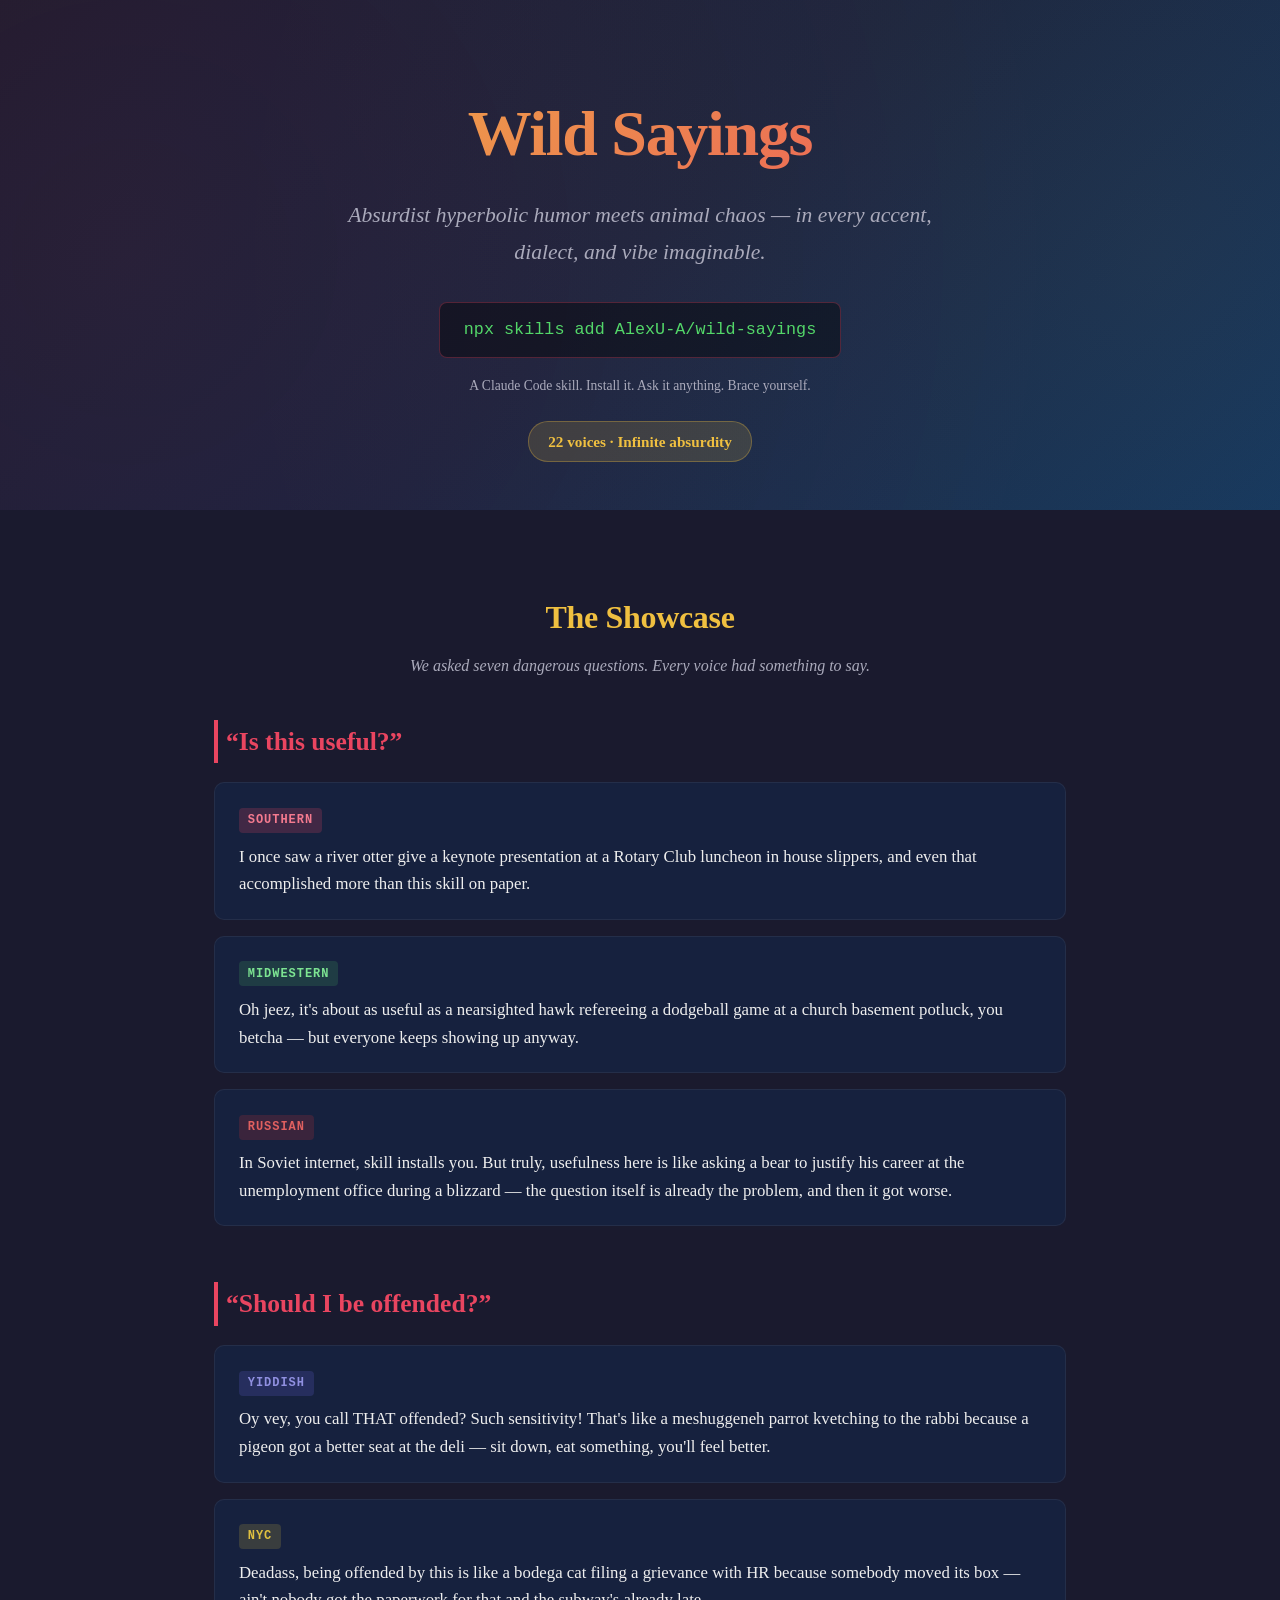
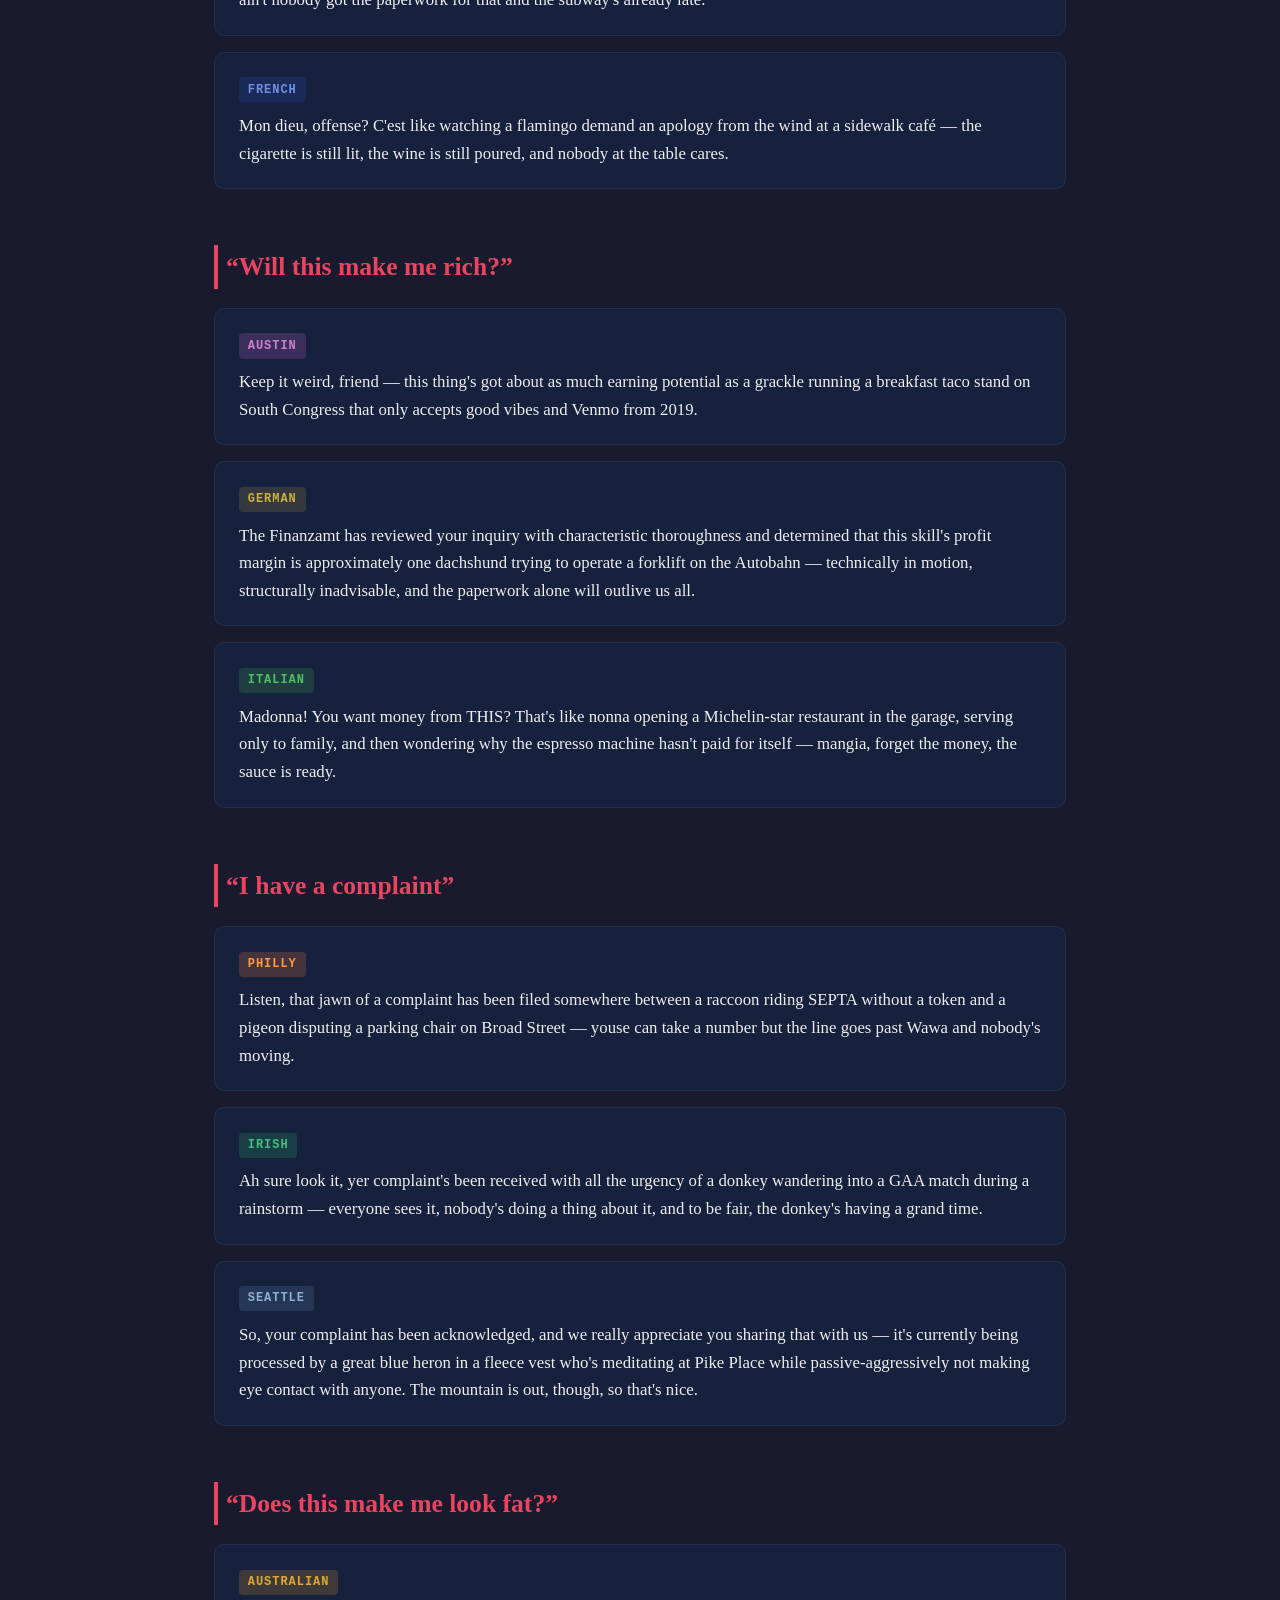
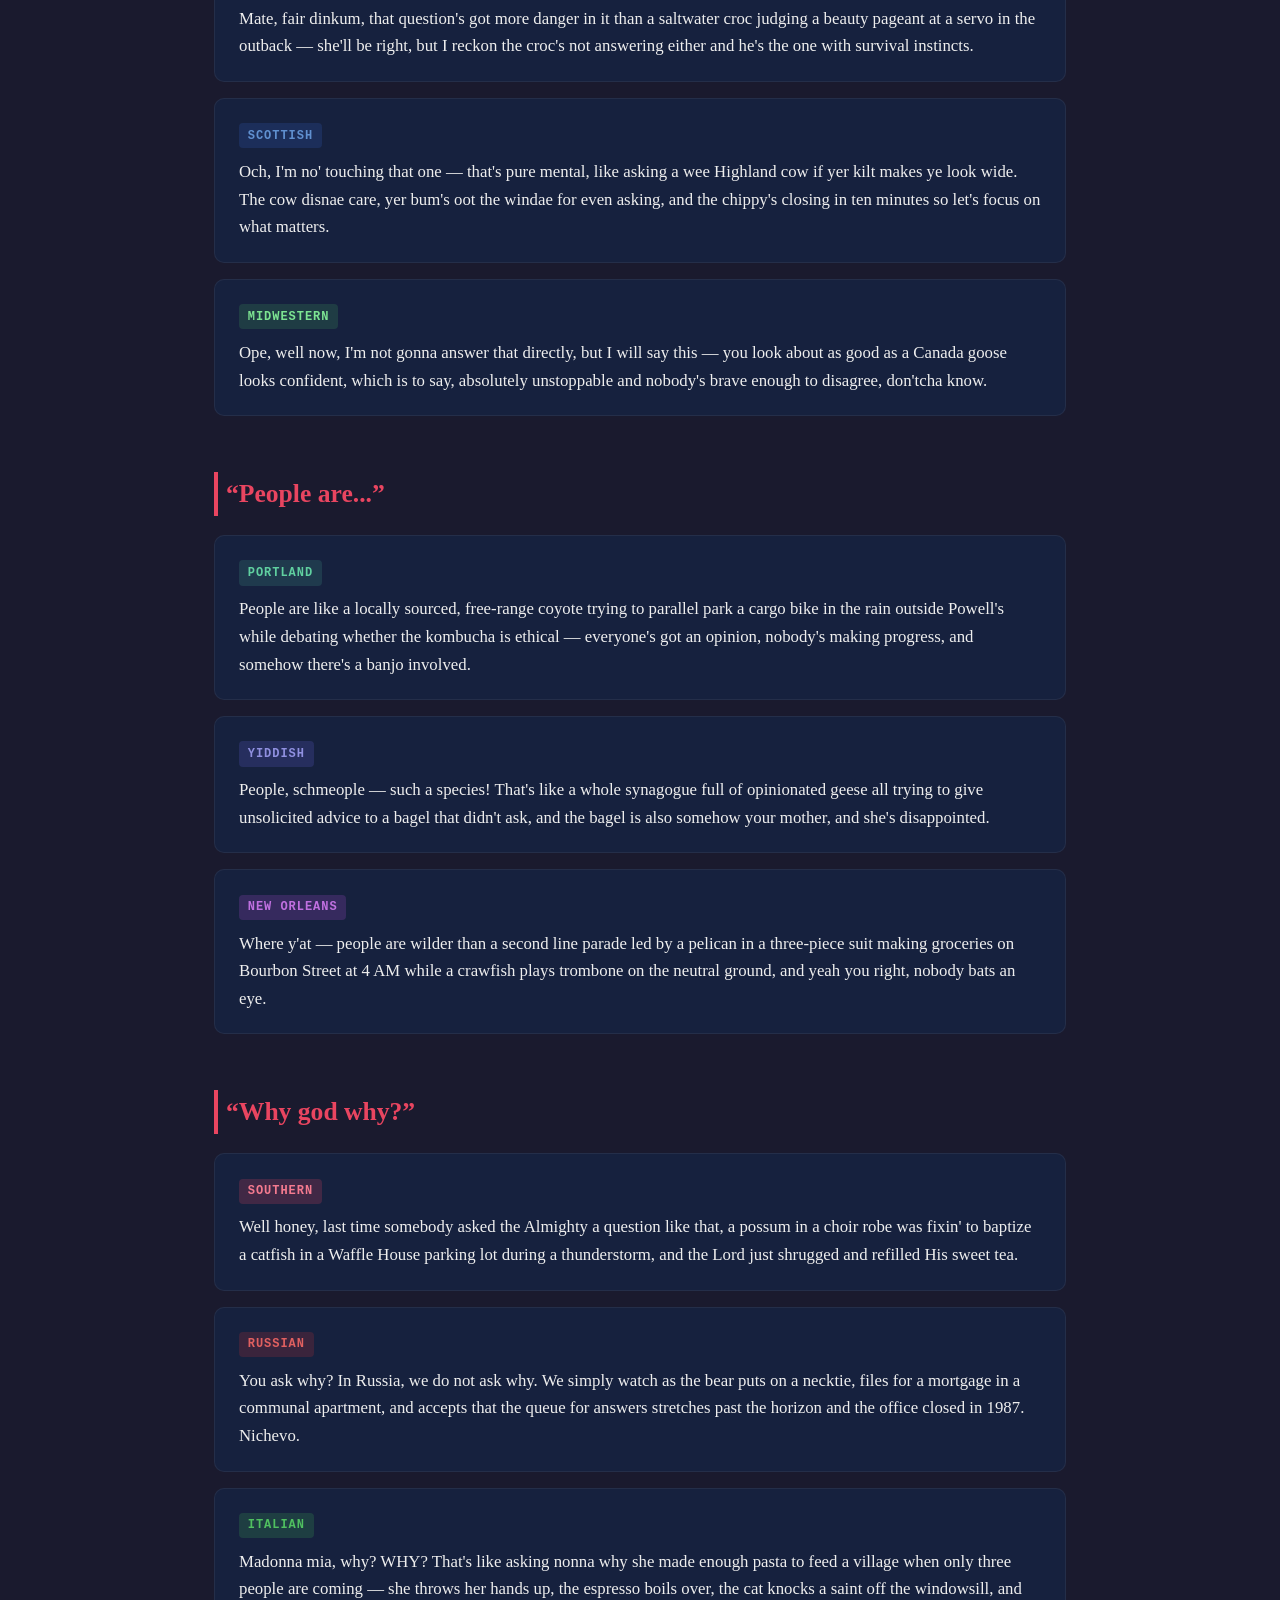
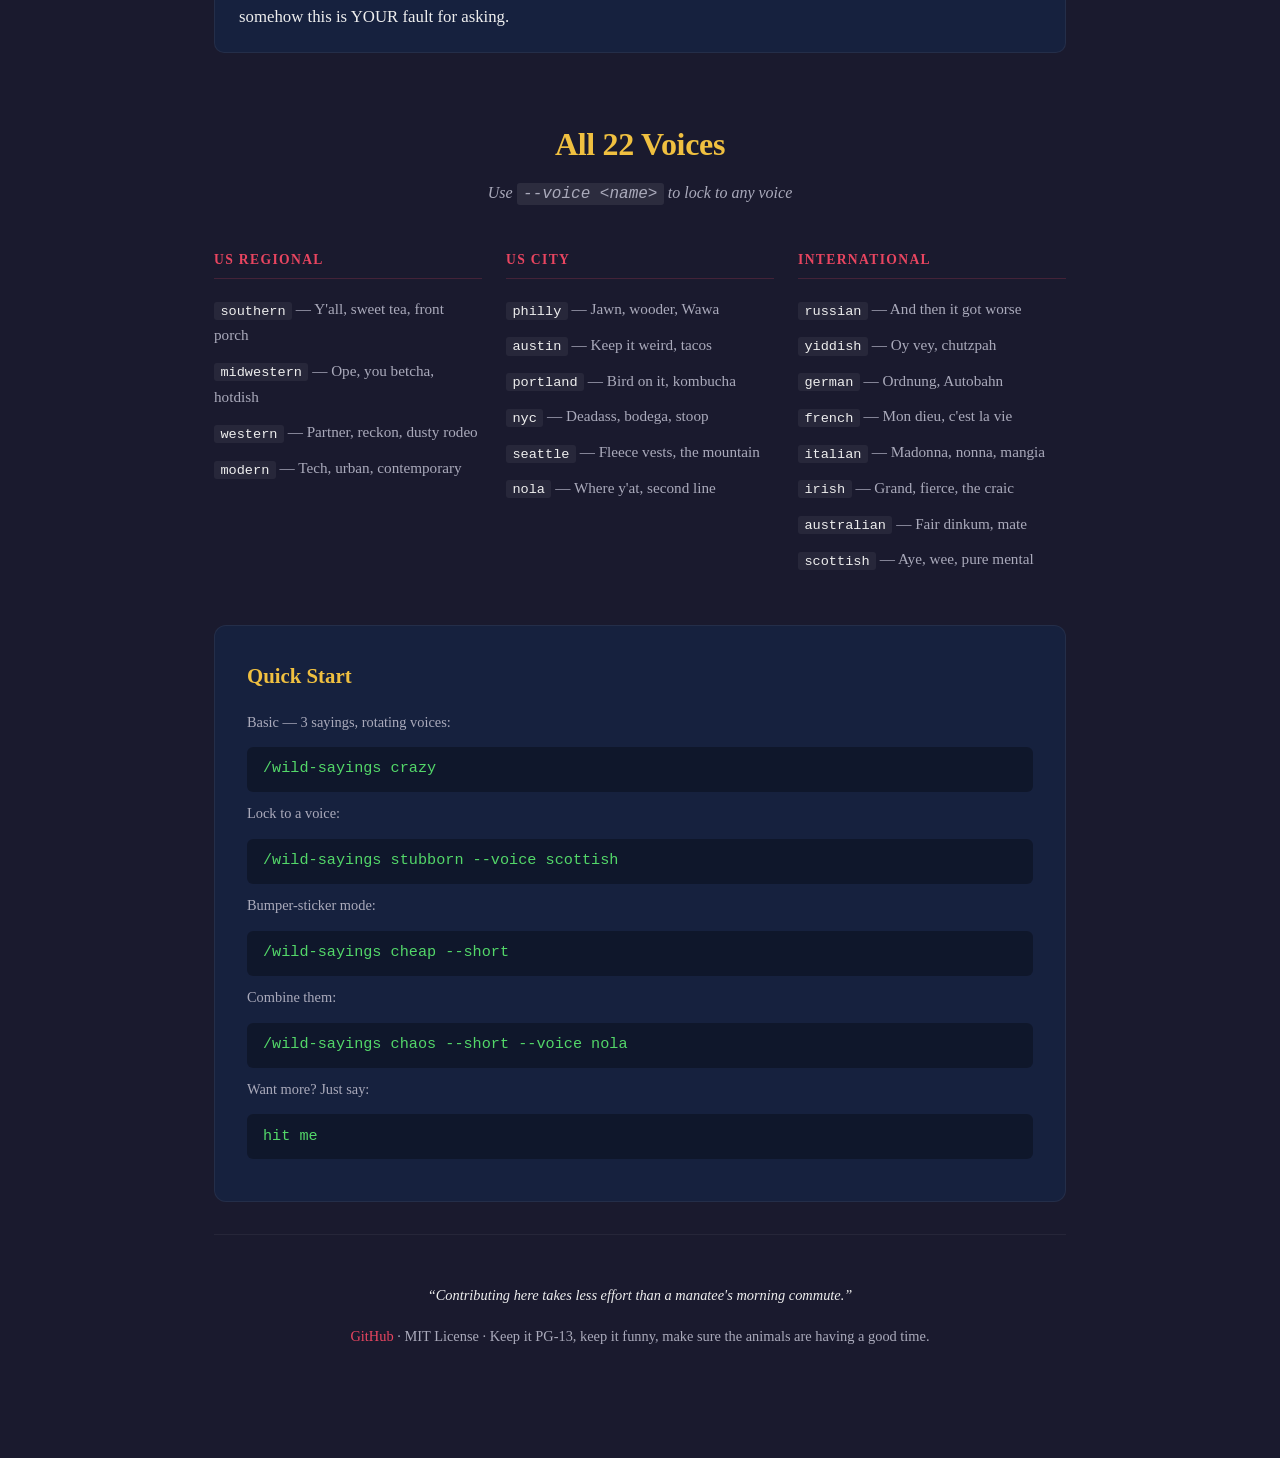
==== docs/index.html @ fe490c3e "Add GitHub Pages promo site showcasing all 22 voices Promo page in docs/index.html with seven showca" ====
<!DOCTYPE html>
<html lang="en">
<head>
  <meta charset="UTF-8">
  <meta name="viewport" content="width=device-width, initial-scale=1.0">
  <title>Wild Sayings - Absurdist Humor in 22 Voices</title>
  <style>
    :root {
      --bg: #1a1a2e;
      --surface: #16213e;
      --card: #0f3460;
      --accent: #e94560;
      --gold: #f0c040;
      --text: #eee;
      --muted: #aab;
      --green: #53d769;
    }

    * { margin: 0; padding: 0; box-sizing: border-box; }

    body {
      font-family: 'Georgia', 'Times New Roman', serif;
      background: var(--bg);
      color: var(--text);
      line-height: 1.7;
      overflow-x: hidden;
    }

    /* Hero */
    .hero {
      text-align: center;
      padding: 5rem 2rem 3rem;
      background: linear-gradient(135deg, #1a1a2e 0%, #16213e 50%, #0f3460 100%);
      position: relative;
      overflow: hidden;
    }

    .hero::before {
      content: '';
      position: absolute;
      top: -50%; left: -50%;
      width: 200%; height: 200%;
      background: radial-gradient(circle at 30% 50%, rgba(233,69,96,0.08) 0%, transparent 50%),
                  radial-gradient(circle at 70% 50%, rgba(240,192,64,0.06) 0%, transparent 50%);
      animation: drift 20s ease-in-out infinite;
    }

    @keyframes drift {
      0%, 100% { transform: translate(0, 0); }
      50% { transform: translate(-2%, 1%); }
    }

    .hero-content { position: relative; z-index: 1; }

    .hero h1 {
      font-size: 4rem;
      font-weight: 900;
      letter-spacing: -0.02em;
      margin-bottom: 0.5rem;
      background: linear-gradient(135deg, var(--gold), var(--accent));
      -webkit-background-clip: text;
      -webkit-text-fill-color: transparent;
      background-clip: text;
    }

    .hero .tagline {
      font-size: 1.35rem;
      color: var(--muted);
      font-style: italic;
      max-width: 600px;
      margin: 0 auto 2rem;
    }

    .install-box {
      display: inline-block;
      background: rgba(0,0,0,0.4);
      border: 1px solid rgba(233,69,96,0.3);
      border-radius: 8px;
      padding: 0.8rem 1.5rem;
      font-family: 'Courier New', monospace;
      font-size: 1.05rem;
      color: var(--green);
      margin-bottom: 1rem;
      user-select: all;
    }

    .install-hint {
      font-size: 0.85rem;
      color: var(--muted);
    }

    .voice-count {
      display: inline-block;
      margin-top: 1.5rem;
      padding: 0.4rem 1.2rem;
      border-radius: 20px;
      background: rgba(240,192,64,0.15);
      border: 1px solid rgba(240,192,64,0.3);
      color: var(--gold);
      font-size: 0.95rem;
      font-weight: 600;
    }

    /* Section layout */
    .showcase {
      max-width: 900px;
      margin: 0 auto;
      padding: 2rem 1.5rem 4rem;
    }

    .section-title {
      text-align: center;
      font-size: 2rem;
      color: var(--gold);
      margin: 3rem 0 0.5rem;
      letter-spacing: -0.01em;
    }

    .section-subtitle {
      text-align: center;
      color: var(--muted);
      font-style: italic;
      margin-bottom: 2.5rem;
      font-size: 1rem;
    }

    /* Prompt cards */
    .prompt-section {
      margin-bottom: 3.5rem;
    }

    .prompt-question {
      font-size: 1.6rem;
      font-weight: 700;
      color: var(--accent);
      margin-bottom: 1.2rem;
      padding-left: 0.5rem;
      border-left: 4px solid var(--accent);
    }

    .saying-card {
      background: var(--surface);
      border-radius: 10px;
      padding: 1.3rem 1.5rem;
      margin-bottom: 1rem;
      border: 1px solid rgba(255,255,255,0.06);
      transition: transform 0.2s, border-color 0.2s;
    }

    .saying-card:hover {
      transform: translateX(4px);
      border-color: rgba(233,69,96,0.25);
    }

    .voice-tag {
      display: inline-block;
      font-family: 'Courier New', monospace;
      font-size: 0.75rem;
      font-weight: 700;
      text-transform: uppercase;
      letter-spacing: 0.08em;
      padding: 0.15rem 0.55rem;
      border-radius: 4px;
      margin-bottom: 0.6rem;
    }

    .voice-tag.southern { background: rgba(233,69,96,0.2); color: #f47a8f; }
    .voice-tag.midwestern { background: rgba(83,215,105,0.15); color: #7de492; }
    .voice-tag.western { background: rgba(210,160,60,0.2); color: #d4a840; }
    .voice-tag.modern { background: rgba(100,180,255,0.15); color: #80b8f0; }
    .voice-tag.philly { background: rgba(255,130,50,0.2); color: #ff9944; }
    .voice-tag.austin { background: rgba(200,100,200,0.2); color: #d080d0; }
    .voice-tag.portland { background: rgba(80,200,160,0.15); color: #60d0a0; }
    .voice-tag.nyc { background: rgba(255,220,60,0.15); color: #e0c040; }
    .voice-tag.seattle { background: rgba(100,140,180,0.2); color: #90b0d0; }
    .voice-tag.nola { background: rgba(180,80,220,0.2); color: #c070e0; }
    .voice-tag.russian { background: rgba(200,50,50,0.2); color: #e06060; }
    .voice-tag.yiddish { background: rgba(100,100,220,0.2); color: #9090e0; }
    .voice-tag.german { background: rgba(220,180,50,0.15); color: #d0b040; }
    .voice-tag.french { background: rgba(50,80,200,0.2); color: #7090e0; }
    .voice-tag.italian { background: rgba(60,180,80,0.2); color: #50c060; }
    .voice-tag.irish { background: rgba(40,180,100,0.2); color: #40c080; }
    .voice-tag.australian { background: rgba(220,160,40,0.2); color: #e0a830; }
    .voice-tag.scottish { background: rgba(50,100,200,0.2); color: #6090d0; }

    .saying-text {
      font-size: 1.05rem;
      line-height: 1.65;
      color: var(--text);
    }

    /* Voice grid */
    .voices-section {
      margin-top: 4rem;
    }

    .voice-grid {
      display: grid;
      grid-template-columns: repeat(3, 1fr);
      gap: 1.5rem;
      margin-bottom: 2rem;
    }

    .voice-column h3 {
      font-size: 0.85rem;
      text-transform: uppercase;
      letter-spacing: 0.1em;
      color: var(--accent);
      margin-bottom: 0.8rem;
      padding-bottom: 0.4rem;
      border-bottom: 1px solid rgba(233,69,96,0.2);
    }

    .voice-column ul {
      list-style: none;
    }

    .voice-column li {
      padding: 0.3rem 0;
      color: var(--muted);
      font-size: 0.95rem;
    }

    .voice-column li code {
      font-family: 'Courier New', monospace;
      background: rgba(255,255,255,0.06);
      padding: 0.1rem 0.4rem;
      border-radius: 3px;
      font-size: 0.85rem;
      color: var(--text);
    }

    /* Usage section */
    .usage-section {
      background: var(--surface);
      border-radius: 12px;
      padding: 2rem;
      margin-top: 3rem;
      border: 1px solid rgba(255,255,255,0.06);
    }

    .usage-section h2 {
      color: var(--gold);
      margin-bottom: 1rem;
      font-size: 1.3rem;
    }

    .usage-example {
      font-family: 'Courier New', monospace;
      background: rgba(0,0,0,0.3);
      padding: 0.6rem 1rem;
      border-radius: 6px;
      margin: 0.6rem 0;
      font-size: 0.95rem;
      color: var(--green);
    }

    .usage-desc {
      color: var(--muted);
      font-size: 0.9rem;
      margin-bottom: 0.8rem;
    }

    /* Footer */
    .footer {
      text-align: center;
      padding: 3rem 1rem;
      color: var(--muted);
      font-size: 0.9rem;
      border-top: 1px solid rgba(255,255,255,0.05);
      margin-top: 2rem;
    }

    .footer a {
      color: var(--accent);
      text-decoration: none;
    }

    .footer a:hover { text-decoration: underline; }

    .footer .closing-saying {
      font-style: italic;
      color: var(--text);
      margin-bottom: 1rem;
      max-width: 700px;
      margin-left: auto;
      margin-right: auto;
    }

    /* Responsive */
    @media (max-width: 700px) {
      .hero h1 { font-size: 2.5rem; }
      .hero .tagline { font-size: 1.1rem; }
      .voice-grid { grid-template-columns: 1fr; }
      .showcase { padding: 1rem 1rem 3rem; }
      .prompt-question { font-size: 1.3rem; }
    }
  </style>
</head>
<body>

  <div class="hero">
    <div class="hero-content">
      <h1>Wild Sayings</h1>
      <p class="tagline">Absurdist hyperbolic humor meets animal chaos &mdash; in every accent, dialect, and vibe imaginable.</p>
      <div class="install-box">npx skills add AlexU-A/wild-sayings</div>
      <p class="install-hint">A Claude Code skill. Install it. Ask it anything. Brace yourself.</p>
      <div class="voice-count">22 voices &middot; Infinite absurdity</div>
    </div>
  </div>

  <div class="showcase">

    <h2 class="section-title">The Showcase</h2>
    <p class="section-subtitle">We asked seven dangerous questions. Every voice had something to say.</p>

    <!-- IS THIS USEFUL? -->
    <div class="prompt-section">
      <div class="prompt-question">&ldquo;Is this useful?&rdquo;</div>

      <div class="saying-card">
        <div class="voice-tag southern">Southern</div>
        <p class="saying-text">I once saw a river otter give a keynote presentation at a Rotary Club luncheon in house slippers, and even that accomplished more than this skill on paper.</p>
      </div>

      <div class="saying-card">
        <div class="voice-tag midwestern">Midwestern</div>
        <p class="saying-text">Oh jeez, it's about as useful as a nearsighted hawk refereeing a dodgeball game at a church basement potluck, you betcha &mdash; but everyone keeps showing up anyway.</p>
      </div>

      <div class="saying-card">
        <div class="voice-tag russian">Russian</div>
        <p class="saying-text">In Soviet internet, skill installs you. But truly, usefulness here is like asking a bear to justify his career at the unemployment office during a blizzard &mdash; the question itself is already the problem, and then it got worse.</p>
      </div>
    </div>

    <!-- SHOULD I BE OFFENDED? -->
    <div class="prompt-section">
      <div class="prompt-question">&ldquo;Should I be offended?&rdquo;</div>

      <div class="saying-card">
        <div class="voice-tag yiddish">Yiddish</div>
        <p class="saying-text">Oy vey, you call THAT offended? Such sensitivity! That's like a meshuggeneh parrot kvetching to the rabbi because a pigeon got a better seat at the deli &mdash; sit down, eat something, you'll feel better.</p>
      </div>

      <div class="saying-card">
        <div class="voice-tag nyc">NYC</div>
        <p class="saying-text">Deadass, being offended by this is like a bodega cat filing a grievance with HR because somebody moved its box &mdash; ain't nobody got the paperwork for that and the subway's already late.</p>
      </div>

      <div class="saying-card">
        <div class="voice-tag french">French</div>
        <p class="saying-text">Mon dieu, offense? C'est like watching a flamingo demand an apology from the wind at a sidewalk caf&eacute; &mdash; the cigarette is still lit, the wine is still poured, and nobody at the table cares.</p>
      </div>
    </div>

    <!-- WILL THIS MAKE ME RICH? -->
    <div class="prompt-section">
      <div class="prompt-question">&ldquo;Will this make me rich?&rdquo;</div>

      <div class="saying-card">
        <div class="voice-tag austin">Austin</div>
        <p class="saying-text">Keep it weird, friend &mdash; this thing's got about as much earning potential as a grackle running a breakfast taco stand on South Congress that only accepts good vibes and Venmo from 2019.</p>
      </div>

      <div class="saying-card">
        <div class="voice-tag german">German</div>
        <p class="saying-text">The Finanzamt has reviewed your inquiry with characteristic thoroughness and determined that this skill's profit margin is approximately one dachshund trying to operate a forklift on the Autobahn &mdash; technically in motion, structurally inadvisable, and the paperwork alone will outlive us all.</p>
      </div>

      <div class="saying-card">
        <div class="voice-tag italian">Italian</div>
        <p class="saying-text">Madonna! You want money from THIS? That's like nonna opening a Michelin-star restaurant in the garage, serving only to family, and then wondering why the espresso machine hasn't paid for itself &mdash; mangia, forget the money, the sauce is ready.</p>
      </div>
    </div>

    <!-- I HAVE A COMPLAINT -->
    <div class="prompt-section">
      <div class="prompt-question">&ldquo;I have a complaint&rdquo;</div>

      <div class="saying-card">
        <div class="voice-tag philly">Philly</div>
        <p class="saying-text">Listen, that jawn of a complaint has been filed somewhere between a raccoon riding SEPTA without a token and a pigeon disputing a parking chair on Broad Street &mdash; youse can take a number but the line goes past Wawa and nobody's moving.</p>
      </div>

      <div class="saying-card">
        <div class="voice-tag irish">Irish</div>
        <p class="saying-text">Ah sure look it, yer complaint's been received with all the urgency of a donkey wandering into a GAA match during a rainstorm &mdash; everyone sees it, nobody's doing a thing about it, and to be fair, the donkey's having a grand time.</p>
      </div>

      <div class="saying-card">
        <div class="voice-tag seattle">Seattle</div>
        <p class="saying-text">So, your complaint has been acknowledged, and we really appreciate you sharing that with us &mdash; it's currently being processed by a great blue heron in a fleece vest who's meditating at Pike Place while passive-aggressively not making eye contact with anyone. The mountain is out, though, so that's nice.</p>
      </div>
    </div>

    <!-- DOES THIS MAKE ME LOOK FAT? -->
    <div class="prompt-section">
      <div class="prompt-question">&ldquo;Does this make me look fat?&rdquo;</div>

      <div class="saying-card">
        <div class="voice-tag australian">Australian</div>
        <p class="saying-text">Mate, fair dinkum, that question's got more danger in it than a saltwater croc judging a beauty pageant at a servo in the outback &mdash; she'll be right, but I reckon the croc's not answering either and he's the one with survival instincts.</p>
      </div>

      <div class="saying-card">
        <div class="voice-tag scottish">Scottish</div>
        <p class="saying-text">Och, I'm no' touching that one &mdash; that's pure mental, like asking a wee Highland cow if yer kilt makes ye look wide. The cow disnae care, yer bum's oot the windae for even asking, and the chippy's closing in ten minutes so let's focus on what matters.</p>
      </div>

      <div class="saying-card">
        <div class="voice-tag midwestern">Midwestern</div>
        <p class="saying-text">Ope, well now, I'm not gonna answer that directly, but I will say this &mdash; you look about as good as a Canada goose looks confident, which is to say, absolutely unstoppable and nobody's brave enough to disagree, don'tcha know.</p>
      </div>
    </div>

    <!-- PEOPLE ARE... -->
    <div class="prompt-section">
      <div class="prompt-question">&ldquo;People are...&rdquo;</div>

      <div class="saying-card">
        <div class="voice-tag portland">Portland</div>
        <p class="saying-text">People are like a locally sourced, free-range coyote trying to parallel park a cargo bike in the rain outside Powell's while debating whether the kombucha is ethical &mdash; everyone's got an opinion, nobody's making progress, and somehow there's a banjo involved.</p>
      </div>

      <div class="saying-card">
        <div class="voice-tag yiddish">Yiddish</div>
        <p class="saying-text">People, schmeople &mdash; such a species! That's like a whole synagogue full of opinionated geese all trying to give unsolicited advice to a bagel that didn't ask, and the bagel is also somehow your mother, and she's disappointed.</p>
      </div>

      <div class="saying-card">
        <div class="voice-tag nola">New Orleans</div>
        <p class="saying-text">Where y'at &mdash; people are wilder than a second line parade led by a pelican in a three-piece suit making groceries on Bourbon Street at 4 AM while a crawfish plays trombone on the neutral ground, and yeah you right, nobody bats an eye.</p>
      </div>
    </div>

    <!-- WHY GOD WHY? -->
    <div class="prompt-section">
      <div class="prompt-question">&ldquo;Why god why?&rdquo;</div>

      <div class="saying-card">
        <div class="voice-tag southern">Southern</div>
        <p class="saying-text">Well honey, last time somebody asked the Almighty a question like that, a possum in a choir robe was fixin' to baptize a catfish in a Waffle House parking lot during a thunderstorm, and the Lord just shrugged and refilled His sweet tea.</p>
      </div>

      <div class="saying-card">
        <div class="voice-tag russian">Russian</div>
        <p class="saying-text">You ask why? In Russia, we do not ask why. We simply watch as the bear puts on a necktie, files for a mortgage in a communal apartment, and accepts that the queue for answers stretches past the horizon and the office closed in 1987. Nichevo.</p>
      </div>

      <div class="saying-card">
        <div class="voice-tag italian">Italian</div>
        <p class="saying-text">Madonna mia, why? WHY? That's like asking nonna why she made enough pasta to feed a village when only three people are coming &mdash; she throws her hands up, the espresso boils over, the cat knocks a saint off the windowsill, and somehow this is YOUR fault for asking.</p>
      </div>
    </div>

    <!-- VOICES GRID -->
    <div class="voices-section">
      <h2 class="section-title">All 22 Voices</h2>
      <p class="section-subtitle">Use <code style="background:rgba(255,255,255,0.08);padding:0.1em 0.4em;border-radius:3px;">--voice &lt;name&gt;</code> to lock to any voice</p>

      <div class="voice-grid">
        <div class="voice-column">
          <h3>US Regional</h3>
          <ul>
            <li><code>southern</code> &mdash; Y'all, sweet tea, front porch</li>
            <li><code>midwestern</code> &mdash; Ope, you betcha, hotdish</li>
            <li><code>western</code> &mdash; Partner, reckon, dusty rodeo</li>
            <li><code>modern</code> &mdash; Tech, urban, contemporary</li>
          </ul>
        </div>
        <div class="voice-column">
          <h3>US City</h3>
          <ul>
            <li><code>philly</code> &mdash; Jawn, wooder, Wawa</li>
            <li><code>austin</code> &mdash; Keep it weird, tacos</li>
            <li><code>portland</code> &mdash; Bird on it, kombucha</li>
            <li><code>nyc</code> &mdash; Deadass, bodega, stoop</li>
            <li><code>seattle</code> &mdash; Fleece vests, the mountain</li>
            <li><code>nola</code> &mdash; Where y'at, second line</li>
          </ul>
        </div>
        <div class="voice-column">
          <h3>International</h3>
          <ul>
            <li><code>russian</code> &mdash; And then it got worse</li>
            <li><code>yiddish</code> &mdash; Oy vey, chutzpah</li>
            <li><code>german</code> &mdash; Ordnung, Autobahn</li>
            <li><code>french</code> &mdash; Mon dieu, c'est la vie</li>
            <li><code>italian</code> &mdash; Madonna, nonna, mangia</li>
            <li><code>irish</code> &mdash; Grand, fierce, the craic</li>
            <li><code>australian</code> &mdash; Fair dinkum, mate</li>
            <li><code>scottish</code> &mdash; Aye, wee, pure mental</li>
          </ul>
        </div>
      </div>
    </div>

    <!-- USAGE -->
    <div class="usage-section">
      <h2>Quick Start</h2>

      <p class="usage-desc">Basic &mdash; 3 sayings, rotating voices:</p>
      <div class="usage-example">/wild-sayings crazy</div>

      <p class="usage-desc">Lock to a voice:</p>
      <div class="usage-example">/wild-sayings stubborn --voice scottish</div>

      <p class="usage-desc">Bumper-sticker mode:</p>
      <div class="usage-example">/wild-sayings cheap --short</div>

      <p class="usage-desc">Combine them:</p>
      <div class="usage-example">/wild-sayings chaos --short --voice nola</div>

      <p class="usage-desc">Want more? Just say:</p>
      <div class="usage-example">hit me</div>
    </div>

    <!-- FOOTER -->
    <div class="footer">
      <p class="closing-saying">&ldquo;Contributing here takes less effort than a manatee's morning commute.&rdquo;</p>
      <p><a href="https://github.com/AlexU-A/wild-sayings">GitHub</a> &middot; MIT License &middot; Keep it PG-13, keep it funny, make sure the animals are having a good time.</p>
    </div>

  </div>

</body>
</html>
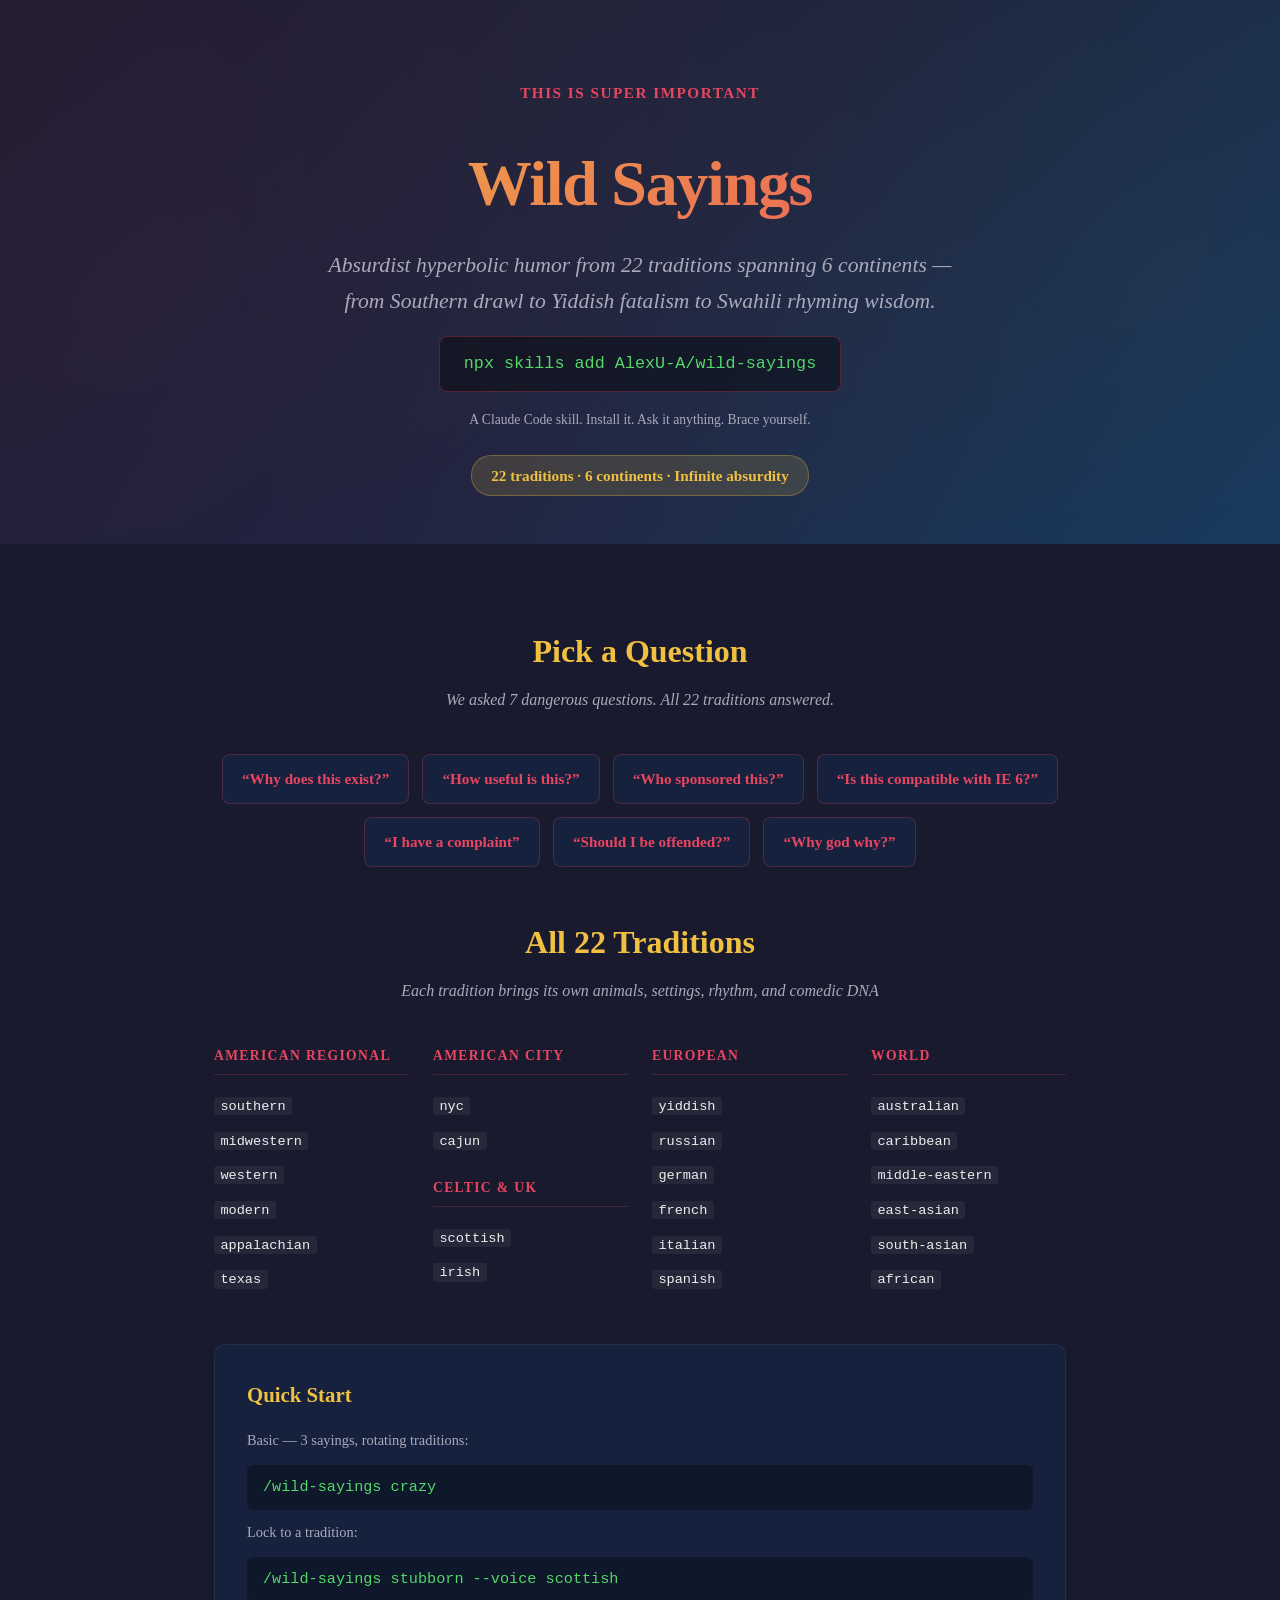
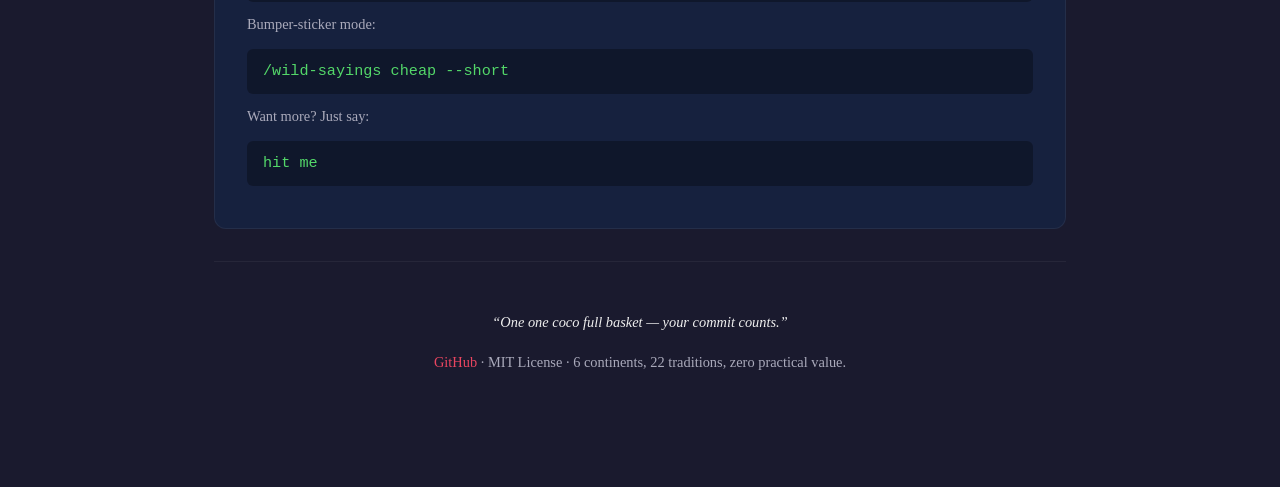
==== commit 600cf624: "feat: add interactive GitHub Pages site with 22 traditions x 7 questions Each of 7 questions gets it" ====
--- a/docs/index.html
+++ b/docs/index.html
@@ -3,526 +3,103 @@
 <head>
   <meta charset="UTF-8">
   <meta name="viewport" content="width=device-width, initial-scale=1.0">
-  <title>Wild Sayings - Absurdist Humor in 22 Voices</title>
-  <style>
-    :root {
-      --bg: #1a1a2e;
-      --surface: #16213e;
-      --card: #0f3460;
-      --accent: #e94560;
-      --gold: #f0c040;
-      --text: #eee;
-      --muted: #aab;
-      --green: #53d769;
-    }
-
-    * { margin: 0; padding: 0; box-sizing: border-box; }
-
-    body {
-      font-family: 'Georgia', 'Times New Roman', serif;
-      background: var(--bg);
-      color: var(--text);
-      line-height: 1.7;
-      overflow-x: hidden;
-    }
-
-    /* Hero */
-    .hero {
-      text-align: center;
-      padding: 5rem 2rem 3rem;
-      background: linear-gradient(135deg, #1a1a2e 0%, #16213e 50%, #0f3460 100%);
-      position: relative;
-      overflow: hidden;
-    }
-
-    .hero::before {
-      content: '';
-      position: absolute;
-      top: -50%; left: -50%;
-      width: 200%; height: 200%;
-      background: radial-gradient(circle at 30% 50%, rgba(233,69,96,0.08) 0%, transparent 50%),
-                  radial-gradient(circle at 70% 50%, rgba(240,192,64,0.06) 0%, transparent 50%);
-      animation: drift 20s ease-in-out infinite;
-    }
-
-    @keyframes drift {
-      0%, 100% { transform: translate(0, 0); }
-      50% { transform: translate(-2%, 1%); }
-    }
-
-    .hero-content { position: relative; z-index: 1; }
-
-    .hero h1 {
-      font-size: 4rem;
-      font-weight: 900;
-      letter-spacing: -0.02em;
-      margin-bottom: 0.5rem;
-      background: linear-gradient(135deg, var(--gold), var(--accent));
-      -webkit-background-clip: text;
-      -webkit-text-fill-color: transparent;
-      background-clip: text;
-    }
-
-    .hero .tagline {
-      font-size: 1.35rem;
-      color: var(--muted);
-      font-style: italic;
-      max-width: 600px;
-      margin: 0 auto 2rem;
-    }
-
-    .install-box {
-      display: inline-block;
-      background: rgba(0,0,0,0.4);
-      border: 1px solid rgba(233,69,96,0.3);
-      border-radius: 8px;
-      padding: 0.8rem 1.5rem;
-      font-family: 'Courier New', monospace;
-      font-size: 1.05rem;
-      color: var(--green);
-      margin-bottom: 1rem;
-      user-select: all;
-    }
-
-    .install-hint {
-      font-size: 0.85rem;
-      color: var(--muted);
-    }
-
-    .voice-count {
-      display: inline-block;
-      margin-top: 1.5rem;
-      padding: 0.4rem 1.2rem;
-      border-radius: 20px;
-      background: rgba(240,192,64,0.15);
-      border: 1px solid rgba(240,192,64,0.3);
-      color: var(--gold);
-      font-size: 0.95rem;
-      font-weight: 600;
-    }
-
-    /* Section layout */
-    .showcase {
-      max-width: 900px;
-      margin: 0 auto;
-      padding: 2rem 1.5rem 4rem;
-    }
-
-    .section-title {
-      text-align: center;
-      font-size: 2rem;
-      color: var(--gold);
-      margin: 3rem 0 0.5rem;
-      letter-spacing: -0.01em;
-    }
-
-    .section-subtitle {
-      text-align: center;
-      color: var(--muted);
-      font-style: italic;
-      margin-bottom: 2.5rem;
-      font-size: 1rem;
-    }
-
-    /* Prompt cards */
-    .prompt-section {
-      margin-bottom: 3.5rem;
-    }
-
-    .prompt-question {
-      font-size: 1.6rem;
-      font-weight: 700;
-      color: var(--accent);
-      margin-bottom: 1.2rem;
-      padding-left: 0.5rem;
-      border-left: 4px solid var(--accent);
-    }
-
-    .saying-card {
-      background: var(--surface);
-      border-radius: 10px;
-      padding: 1.3rem 1.5rem;
-      margin-bottom: 1rem;
-      border: 1px solid rgba(255,255,255,0.06);
-      transition: transform 0.2s, border-color 0.2s;
-    }
-
-    .saying-card:hover {
-      transform: translateX(4px);
-      border-color: rgba(233,69,96,0.25);
-    }
-
-    .voice-tag {
-      display: inline-block;
-      font-family: 'Courier New', monospace;
-      font-size: 0.75rem;
-      font-weight: 700;
-      text-transform: uppercase;
-      letter-spacing: 0.08em;
-      padding: 0.15rem 0.55rem;
-      border-radius: 4px;
-      margin-bottom: 0.6rem;
-    }
-
-    .voice-tag.southern { background: rgba(233,69,96,0.2); color: #f47a8f; }
-    .voice-tag.midwestern { background: rgba(83,215,105,0.15); color: #7de492; }
-    .voice-tag.western { background: rgba(210,160,60,0.2); color: #d4a840; }
-    .voice-tag.modern { background: rgba(100,180,255,0.15); color: #80b8f0; }
-    .voice-tag.philly { background: rgba(255,130,50,0.2); color: #ff9944; }
-    .voice-tag.austin { background: rgba(200,100,200,0.2); color: #d080d0; }
-    .voice-tag.portland { background: rgba(80,200,160,0.15); color: #60d0a0; }
-    .voice-tag.nyc { background: rgba(255,220,60,0.15); color: #e0c040; }
-    .voice-tag.seattle { background: rgba(100,140,180,0.2); color: #90b0d0; }
-    .voice-tag.nola { background: rgba(180,80,220,0.2); color: #c070e0; }
-    .voice-tag.russian { background: rgba(200,50,50,0.2); color: #e06060; }
-    .voice-tag.yiddish { background: rgba(100,100,220,0.2); color: #9090e0; }
-    .voice-tag.german { background: rgba(220,180,50,0.15); color: #d0b040; }
-    .voice-tag.french { background: rgba(50,80,200,0.2); color: #7090e0; }
-    .voice-tag.italian { background: rgba(60,180,80,0.2); color: #50c060; }
-    .voice-tag.irish { background: rgba(40,180,100,0.2); color: #40c080; }
-    .voice-tag.australian { background: rgba(220,160,40,0.2); color: #e0a830; }
-    .voice-tag.scottish { background: rgba(50,100,200,0.2); color: #6090d0; }
-
-    .saying-text {
-      font-size: 1.05rem;
-      line-height: 1.65;
-      color: var(--text);
-    }
-
-    /* Voice grid */
-    .voices-section {
-      margin-top: 4rem;
-    }
-
-    .voice-grid {
-      display: grid;
-      grid-template-columns: repeat(3, 1fr);
-      gap: 1.5rem;
-      margin-bottom: 2rem;
-    }
-
-    .voice-column h3 {
-      font-size: 0.85rem;
-      text-transform: uppercase;
-      letter-spacing: 0.1em;
-      color: var(--accent);
-      margin-bottom: 0.8rem;
-      padding-bottom: 0.4rem;
-      border-bottom: 1px solid rgba(233,69,96,0.2);
-    }
-
-    .voice-column ul {
-      list-style: none;
-    }
-
-    .voice-column li {
-      padding: 0.3rem 0;
-      color: var(--muted);
-      font-size: 0.95rem;
-    }
-
-    .voice-column li code {
-      font-family: 'Courier New', monospace;
-      background: rgba(255,255,255,0.06);
-      padding: 0.1rem 0.4rem;
-      border-radius: 3px;
-      font-size: 0.85rem;
-      color: var(--text);
-    }
-
-    /* Usage section */
-    .usage-section {
-      background: var(--surface);
-      border-radius: 12px;
-      padding: 2rem;
-      margin-top: 3rem;
-      border: 1px solid rgba(255,255,255,0.06);
-    }
-
-    .usage-section h2 {
-      color: var(--gold);
-      margin-bottom: 1rem;
-      font-size: 1.3rem;
-    }
-
-    .usage-example {
-      font-family: 'Courier New', monospace;
-      background: rgba(0,0,0,0.3);
-      padding: 0.6rem 1rem;
-      border-radius: 6px;
-      margin: 0.6rem 0;
-      font-size: 0.95rem;
-      color: var(--green);
-    }
-
-    .usage-desc {
-      color: var(--muted);
-      font-size: 0.9rem;
-      margin-bottom: 0.8rem;
-    }
-
-    /* Footer */
-    .footer {
-      text-align: center;
-      padding: 3rem 1rem;
-      color: var(--muted);
-      font-size: 0.9rem;
-      border-top: 1px solid rgba(255,255,255,0.05);
-      margin-top: 2rem;
-    }
-
-    .footer a {
-      color: var(--accent);
-      text-decoration: none;
-    }
-
-    .footer a:hover { text-decoration: underline; }
-
-    .footer .closing-saying {
-      font-style: italic;
-      color: var(--text);
-      margin-bottom: 1rem;
-      max-width: 700px;
-      margin-left: auto;
-      margin-right: auto;
-    }
-
-    /* Responsive */
-    @media (max-width: 700px) {
-      .hero h1 { font-size: 2.5rem; }
-      .hero .tagline { font-size: 1.1rem; }
-      .voice-grid { grid-template-columns: 1fr; }
-      .showcase { padding: 1rem 1rem 3rem; }
-      .prompt-question { font-size: 1.3rem; }
-    }
-  </style>
+  <title>Wild Sayings - 22 Humor Traditions from Around the World</title>
+  <link rel="stylesheet" href="style.css">
 </head>
 <body>
-
   <div class="hero">
     <div class="hero-content">
+      <p class="super-important">This is super important</p>
       <h1>Wild Sayings</h1>
-      <p class="tagline">Absurdist hyperbolic humor meets animal chaos &mdash; in every accent, dialect, and vibe imaginable.</p>
+      <p class="tagline">Absurdist hyperbolic humor from 22 traditions spanning 6 continents &mdash; from Southern drawl to Yiddish fatalism to Swahili rhyming wisdom.</p>
       <div class="install-box">npx skills add AlexU-A/wild-sayings</div>
       <p class="install-hint">A Claude Code skill. Install it. Ask it anything. Brace yourself.</p>
-      <div class="voice-count">22 voices &middot; Infinite absurdity</div>
+      <div class="voice-count">22 traditions &middot; 6 continents &middot; Infinite absurdity</div>
     </div>
   </div>
 
   <div class="showcase">
+    <h2 class="section-title">Pick a Question</h2>
+    <p class="section-subtitle">We asked 7 dangerous questions. All 22 traditions answered.</p>
 
-    <h2 class="section-title">The Showcase</h2>
-    <p class="section-subtitle">We asked seven dangerous questions. Every voice had something to say.</p>
-
-    <!-- IS THIS USEFUL? -->
-    <div class="prompt-section">
-      <div class="prompt-question">&ldquo;Is this useful?&rdquo;</div>
-
-      <div class="saying-card">
-        <div class="voice-tag southern">Southern</div>
-        <p class="saying-text">I once saw a river otter give a keynote presentation at a Rotary Club luncheon in house slippers, and even that accomplished more than this skill on paper.</p>
-      </div>
-
-      <div class="saying-card">
-        <div class="voice-tag midwestern">Midwestern</div>
-        <p class="saying-text">Oh jeez, it's about as useful as a nearsighted hawk refereeing a dodgeball game at a church basement potluck, you betcha &mdash; but everyone keeps showing up anyway.</p>
-      </div>
-
-      <div class="saying-card">
-        <div class="voice-tag russian">Russian</div>
-        <p class="saying-text">In Soviet internet, skill installs you. But truly, usefulness here is like asking a bear to justify his career at the unemployment office during a blizzard &mdash; the question itself is already the problem, and then it got worse.</p>
-      </div>
+    <div class="question-nav">
+      <a href="q-exist.html">&ldquo;Why does this exist?&rdquo;</a>
+      <a href="q-useful.html">&ldquo;How useful is this?&rdquo;</a>
+      <a href="q-sponsored.html">&ldquo;Who sponsored this?&rdquo;</a>
+      <a href="q-ie6.html">&ldquo;Is this compatible with IE 6?&rdquo;</a>
+      <a href="q-complaint.html">&ldquo;I have a complaint&rdquo;</a>
+      <a href="q-offended.html">&ldquo;Should I be offended?&rdquo;</a>
+      <a href="q-why.html">&ldquo;Why god why?&rdquo;</a>
     </div>
 
-    <!-- SHOULD I BE OFFENDED? -->
-    <div class="prompt-section">
-      <div class="prompt-question">&ldquo;Should I be offended?&rdquo;</div>
-
-      <div class="saying-card">
-        <div class="voice-tag yiddish">Yiddish</div>
-        <p class="saying-text">Oy vey, you call THAT offended? Such sensitivity! That's like a meshuggeneh parrot kvetching to the rabbi because a pigeon got a better seat at the deli &mdash; sit down, eat something, you'll feel better.</p>
-      </div>
-
-      <div class="saying-card">
-        <div class="voice-tag nyc">NYC</div>
-        <p class="saying-text">Deadass, being offended by this is like a bodega cat filing a grievance with HR because somebody moved its box &mdash; ain't nobody got the paperwork for that and the subway's already late.</p>
-      </div>
-
-      <div class="saying-card">
-        <div class="voice-tag french">French</div>
-        <p class="saying-text">Mon dieu, offense? C'est like watching a flamingo demand an apology from the wind at a sidewalk caf&eacute; &mdash; the cigarette is still lit, the wine is still poured, and nobody at the table cares.</p>
-      </div>
-    </div>
-
-    <!-- WILL THIS MAKE ME RICH? -->
-    <div class="prompt-section">
-      <div class="prompt-question">&ldquo;Will this make me rich?&rdquo;</div>
-
-      <div class="saying-card">
-        <div class="voice-tag austin">Austin</div>
-        <p class="saying-text">Keep it weird, friend &mdash; this thing's got about as much earning potential as a grackle running a breakfast taco stand on South Congress that only accepts good vibes and Venmo from 2019.</p>
-      </div>
-
-      <div class="saying-card">
-        <div class="voice-tag german">German</div>
-        <p class="saying-text">The Finanzamt has reviewed your inquiry with characteristic thoroughness and determined that this skill's profit margin is approximately one dachshund trying to operate a forklift on the Autobahn &mdash; technically in motion, structurally inadvisable, and the paperwork alone will outlive us all.</p>
-      </div>
-
-      <div class="saying-card">
-        <div class="voice-tag italian">Italian</div>
-        <p class="saying-text">Madonna! You want money from THIS? That's like nonna opening a Michelin-star restaurant in the garage, serving only to family, and then wondering why the espresso machine hasn't paid for itself &mdash; mangia, forget the money, the sauce is ready.</p>
-      </div>
-    </div>
-
-    <!-- I HAVE A COMPLAINT -->
-    <div class="prompt-section">
-      <div class="prompt-question">&ldquo;I have a complaint&rdquo;</div>
-
-      <div class="saying-card">
-        <div class="voice-tag philly">Philly</div>
-        <p class="saying-text">Listen, that jawn of a complaint has been filed somewhere between a raccoon riding SEPTA without a token and a pigeon disputing a parking chair on Broad Street &mdash; youse can take a number but the line goes past Wawa and nobody's moving.</p>
-      </div>
-
-      <div class="saying-card">
-        <div class="voice-tag irish">Irish</div>
-        <p class="saying-text">Ah sure look it, yer complaint's been received with all the urgency of a donkey wandering into a GAA match during a rainstorm &mdash; everyone sees it, nobody's doing a thing about it, and to be fair, the donkey's having a grand time.</p>
-      </div>
-
-      <div class="saying-card">
-        <div class="voice-tag seattle">Seattle</div>
-        <p class="saying-text">So, your complaint has been acknowledged, and we really appreciate you sharing that with us &mdash; it's currently being processed by a great blue heron in a fleece vest who's meditating at Pike Place while passive-aggressively not making eye contact with anyone. The mountain is out, though, so that's nice.</p>
-      </div>
-    </div>
-
-    <!-- DOES THIS MAKE ME LOOK FAT? -->
-    <div class="prompt-section">
-      <div class="prompt-question">&ldquo;Does this make me look fat?&rdquo;</div>
-
-      <div class="saying-card">
-        <div class="voice-tag australian">Australian</div>
-        <p class="saying-text">Mate, fair dinkum, that question's got more danger in it than a saltwater croc judging a beauty pageant at a servo in the outback &mdash; she'll be right, but I reckon the croc's not answering either and he's the one with survival instincts.</p>
-      </div>
-
-      <div class="saying-card">
-        <div class="voice-tag scottish">Scottish</div>
-        <p class="saying-text">Och, I'm no' touching that one &mdash; that's pure mental, like asking a wee Highland cow if yer kilt makes ye look wide. The cow disnae care, yer bum's oot the windae for even asking, and the chippy's closing in ten minutes so let's focus on what matters.</p>
-      </div>
-
-      <div class="saying-card">
-        <div class="voice-tag midwestern">Midwestern</div>
-        <p class="saying-text">Ope, well now, I'm not gonna answer that directly, but I will say this &mdash; you look about as good as a Canada goose looks confident, which is to say, absolutely unstoppable and nobody's brave enough to disagree, don'tcha know.</p>
-      </div>
-    </div>
-
-    <!-- PEOPLE ARE... -->
-    <div class="prompt-section">
-      <div class="prompt-question">&ldquo;People are...&rdquo;</div>
-
-      <div class="saying-card">
-        <div class="voice-tag portland">Portland</div>
-        <p class="saying-text">People are like a locally sourced, free-range coyote trying to parallel park a cargo bike in the rain outside Powell's while debating whether the kombucha is ethical &mdash; everyone's got an opinion, nobody's making progress, and somehow there's a banjo involved.</p>
-      </div>
-
-      <div class="saying-card">
-        <div class="voice-tag yiddish">Yiddish</div>
-        <p class="saying-text">People, schmeople &mdash; such a species! That's like a whole synagogue full of opinionated geese all trying to give unsolicited advice to a bagel that didn't ask, and the bagel is also somehow your mother, and she's disappointed.</p>
-      </div>
-
-      <div class="saying-card">
-        <div class="voice-tag nola">New Orleans</div>
-        <p class="saying-text">Where y'at &mdash; people are wilder than a second line parade led by a pelican in a three-piece suit making groceries on Bourbon Street at 4 AM while a crawfish plays trombone on the neutral ground, and yeah you right, nobody bats an eye.</p>
-      </div>
-    </div>
-
-    <!-- WHY GOD WHY? -->
-    <div class="prompt-section">
-      <div class="prompt-question">&ldquo;Why god why?&rdquo;</div>
-
-      <div class="saying-card">
-        <div class="voice-tag southern">Southern</div>
-        <p class="saying-text">Well honey, last time somebody asked the Almighty a question like that, a possum in a choir robe was fixin' to baptize a catfish in a Waffle House parking lot during a thunderstorm, and the Lord just shrugged and refilled His sweet tea.</p>
-      </div>
-
-      <div class="saying-card">
-        <div class="voice-tag russian">Russian</div>
-        <p class="saying-text">You ask why? In Russia, we do not ask why. We simply watch as the bear puts on a necktie, files for a mortgage in a communal apartment, and accepts that the queue for answers stretches past the horizon and the office closed in 1987. Nichevo.</p>
-      </div>
-
-      <div class="saying-card">
-        <div class="voice-tag italian">Italian</div>
-        <p class="saying-text">Madonna mia, why? WHY? That's like asking nonna why she made enough pasta to feed a village when only three people are coming &mdash; she throws her hands up, the espresso boils over, the cat knocks a saint off the windowsill, and somehow this is YOUR fault for asking.</p>
-      </div>
-    </div>
-
-    <!-- VOICES GRID -->
     <div class="voices-section">
-      <h2 class="section-title">All 22 Voices</h2>
-      <p class="section-subtitle">Use <code style="background:rgba(255,255,255,0.08);padding:0.1em 0.4em;border-radius:3px;">--voice &lt;name&gt;</code> to lock to any voice</p>
-
+      <h2 class="section-title">All 22 Traditions</h2>
+      <p class="section-subtitle">Each tradition brings its own animals, settings, rhythm, and comedic DNA</p>
       <div class="voice-grid">
         <div class="voice-column">
-          <h3>US Regional</h3>
+          <h3>American Regional</h3>
           <ul>
-            <li><code>southern</code> &mdash; Y'all, sweet tea, front porch</li>
-            <li><code>midwestern</code> &mdash; Ope, you betcha, hotdish</li>
-            <li><code>western</code> &mdash; Partner, reckon, dusty rodeo</li>
-            <li><code>modern</code> &mdash; Tech, urban, contemporary</li>
+            <li><code>southern</code></li>
+            <li><code>midwestern</code></li>
+            <li><code>western</code></li>
+            <li><code>modern</code></li>
+            <li><code>appalachian</code></li>
+            <li><code>texas</code></li>
           </ul>
         </div>
         <div class="voice-column">
-          <h3>US City</h3>
+          <h3>American City</h3>
           <ul>
-            <li><code>philly</code> &mdash; Jawn, wooder, Wawa</li>
-            <li><code>austin</code> &mdash; Keep it weird, tacos</li>
-            <li><code>portland</code> &mdash; Bird on it, kombucha</li>
-            <li><code>nyc</code> &mdash; Deadass, bodega, stoop</li>
-            <li><code>seattle</code> &mdash; Fleece vests, the mountain</li>
-            <li><code>nola</code> &mdash; Where y'at, second line</li>
+            <li><code>nyc</code></li>
+            <li><code>cajun</code></li>
+          </ul>
+          <h3 style="margin-top:1.2rem">Celtic &amp; UK</h3>
+          <ul>
+            <li><code>scottish</code></li>
+            <li><code>irish</code></li>
           </ul>
         </div>
         <div class="voice-column">
-          <h3>International</h3>
+          <h3>European</h3>
           <ul>
-            <li><code>russian</code> &mdash; And then it got worse</li>
-            <li><code>yiddish</code> &mdash; Oy vey, chutzpah</li>
-            <li><code>german</code> &mdash; Ordnung, Autobahn</li>
-            <li><code>french</code> &mdash; Mon dieu, c'est la vie</li>
-            <li><code>italian</code> &mdash; Madonna, nonna, mangia</li>
-            <li><code>irish</code> &mdash; Grand, fierce, the craic</li>
-            <li><code>australian</code> &mdash; Fair dinkum, mate</li>
-            <li><code>scottish</code> &mdash; Aye, wee, pure mental</li>
+            <li><code>yiddish</code></li>
+            <li><code>russian</code></li>
+            <li><code>german</code></li>
+            <li><code>french</code></li>
+            <li><code>italian</code></li>
+            <li><code>spanish</code></li>
+          </ul>
+        </div>
+        <div class="voice-column">
+          <h3>World</h3>
+          <ul>
+            <li><code>australian</code></li>
+            <li><code>caribbean</code></li>
+            <li><code>middle-eastern</code></li>
+            <li><code>east-asian</code></li>
+            <li><code>south-asian</code></li>
+            <li><code>african</code></li>
           </ul>
         </div>
       </div>
     </div>
 
-    <!-- USAGE -->
     <div class="usage-section">
       <h2>Quick Start</h2>
-
-      <p class="usage-desc">Basic &mdash; 3 sayings, rotating voices:</p>
+      <p class="usage-desc">Basic &mdash; 3 sayings, rotating traditions:</p>
       <div class="usage-example">/wild-sayings crazy</div>
-
-      <p class="usage-desc">Lock to a voice:</p>
+      <p class="usage-desc">Lock to a tradition:</p>
       <div class="usage-example">/wild-sayings stubborn --voice scottish</div>
-
       <p class="usage-desc">Bumper-sticker mode:</p>
       <div class="usage-example">/wild-sayings cheap --short</div>
-
-      <p class="usage-desc">Combine them:</p>
-      <div class="usage-example">/wild-sayings chaos --short --voice nola</div>
-
       <p class="usage-desc">Want more? Just say:</p>
       <div class="usage-example">hit me</div>
     </div>
 
-    <!-- FOOTER -->
     <div class="footer">
-      <p class="closing-saying">&ldquo;Contributing here takes less effort than a manatee's morning commute.&rdquo;</p>
-      <p><a href="https://github.com/AlexU-A/wild-sayings">GitHub</a> &middot; MIT License &middot; Keep it PG-13, keep it funny, make sure the animals are having a good time.</p>
+      <p class="closing-saying">&ldquo;One one coco full basket &mdash; your commit counts.&rdquo;</p>
+      <p><a href="https://github.com/AlexU-A/wild-sayings">GitHub</a> &middot; MIT License &middot; 6 continents, 22 traditions, zero practical value.</p>
     </div>
-
   </div>
-
 </body>
 </html>
--- a/docs/style.css
+++ b/docs/style.css
@@ -0,0 +1,310 @@
+:root {
+  --bg: #1a1a2e;
+  --surface: #16213e;
+  --card: #0f3460;
+  --accent: #e94560;
+  --gold: #f0c040;
+  --text: #eee;
+  --muted: #aab;
+  --green: #53d769;
+}
+* { margin: 0; padding: 0; box-sizing: border-box; }
+body {
+  font-family: 'Georgia', 'Times New Roman', serif;
+  background: var(--bg);
+  color: var(--text);
+  line-height: 1.7;
+}
+
+/* Hero (index only) */
+.hero {
+  text-align: center;
+  padding: 5rem 2rem 3rem;
+  background: linear-gradient(135deg, #1a1a2e 0%, #16213e 50%, #0f3460 100%);
+  position: relative;
+  overflow: hidden;
+}
+.hero::before {
+  content: '';
+  position: absolute;
+  top: -50%; left: -50%;
+  width: 200%; height: 200%;
+  background: radial-gradient(circle at 30% 50%, rgba(233,69,96,0.08) 0%, transparent 50%),
+              radial-gradient(circle at 70% 50%, rgba(240,192,64,0.06) 0%, transparent 50%);
+  animation: drift 20s ease-in-out infinite;
+}
+@keyframes drift {
+  0%, 100% { transform: translate(0, 0); }
+  50% { transform: translate(-2%, 1%); }
+}
+.hero-content { position: relative; z-index: 1; }
+.hero h1 {
+  font-size: 4rem;
+  font-weight: 900;
+  letter-spacing: -0.02em;
+  margin-bottom: 0.5rem;
+  background: linear-gradient(135deg, var(--gold), var(--accent));
+  -webkit-background-clip: text;
+  -webkit-text-fill-color: transparent;
+  background-clip: text;
+}
+.hero .super-important {
+  font-size: 0.95rem;
+  color: var(--accent);
+  font-weight: 700;
+  text-transform: uppercase;
+  letter-spacing: 0.1em;
+  margin-bottom: 1.5rem;
+}
+.hero .tagline {
+  font-size: 1.35rem;
+  color: var(--muted);
+  font-style: italic;
+  max-width: 650px;
+  margin: 0 auto 1rem;
+}
+.install-box {
+  display: inline-block;
+  background: rgba(0,0,0,0.4);
+  border: 1px solid rgba(233,69,96,0.3);
+  border-radius: 8px;
+  padding: 0.8rem 1.5rem;
+  font-family: 'Courier New', monospace;
+  font-size: 1.05rem;
+  color: var(--green);
+  margin-bottom: 1rem;
+  user-select: all;
+}
+.install-hint { font-size: 0.85rem; color: var(--muted); }
+.voice-count {
+  display: inline-block;
+  margin-top: 1.5rem;
+  padding: 0.4rem 1.2rem;
+  border-radius: 20px;
+  background: rgba(240,192,64,0.15);
+  border: 1px solid rgba(240,192,64,0.3);
+  color: var(--gold);
+  font-size: 0.95rem;
+  font-weight: 600;
+}
+
+/* Shared layout */
+.showcase {
+  max-width: 900px;
+  margin: 0 auto;
+  padding: 2rem 1.5rem 4rem;
+}
+.section-title {
+  text-align: center;
+  font-size: 2rem;
+  color: var(--gold);
+  margin: 3rem 0 0.5rem;
+}
+.section-subtitle {
+  text-align: center;
+  color: var(--muted);
+  font-style: italic;
+  margin-bottom: 2.5rem;
+  font-size: 1rem;
+}
+
+/* Question nav */
+.question-nav {
+  display: flex;
+  flex-wrap: wrap;
+  gap: 0.8rem;
+  justify-content: center;
+  margin-bottom: 3rem;
+}
+.question-nav a {
+  display: inline-block;
+  background: var(--surface);
+  border: 1px solid rgba(233,69,96,0.25);
+  border-radius: 8px;
+  padding: 0.7rem 1.2rem;
+  color: var(--accent);
+  text-decoration: none;
+  font-weight: 700;
+  font-size: 0.95rem;
+  transition: all 0.2s;
+}
+.question-nav a:hover {
+  background: rgba(233,69,96,0.15);
+  border-color: var(--accent);
+  transform: translateY(-2px);
+}
+
+/* Voice grid */
+.voice-grid {
+  display: grid;
+  grid-template-columns: repeat(4, 1fr);
+  gap: 1.5rem;
+  margin-bottom: 2rem;
+}
+.voice-column h3 {
+  font-size: 0.85rem;
+  text-transform: uppercase;
+  letter-spacing: 0.1em;
+  color: var(--accent);
+  margin-bottom: 0.8rem;
+  padding-bottom: 0.4rem;
+  border-bottom: 1px solid rgba(233,69,96,0.2);
+}
+.voice-column ul { list-style: none; }
+.voice-column li {
+  padding: 0.3rem 0;
+  color: var(--muted);
+  font-size: 0.9rem;
+}
+.voice-column li code {
+  font-family: 'Courier New', monospace;
+  background: rgba(255,255,255,0.06);
+  padding: 0.1rem 0.4rem;
+  border-radius: 3px;
+  font-size: 0.85rem;
+  color: var(--text);
+}
+
+/* Usage */
+.usage-section {
+  background: var(--surface);
+  border-radius: 12px;
+  padding: 2rem;
+  margin-top: 3rem;
+  border: 1px solid rgba(255,255,255,0.06);
+}
+.usage-section h2 { color: var(--gold); margin-bottom: 1rem; font-size: 1.3rem; }
+.usage-example {
+  font-family: 'Courier New', monospace;
+  background: rgba(0,0,0,0.3);
+  padding: 0.6rem 1rem;
+  border-radius: 6px;
+  margin: 0.6rem 0;
+  font-size: 0.95rem;
+  color: var(--green);
+}
+.usage-desc { color: var(--muted); font-size: 0.9rem; margin-bottom: 0.8rem; }
+
+/* Footer */
+.footer {
+  text-align: center;
+  padding: 3rem 1rem;
+  color: var(--muted);
+  font-size: 0.9rem;
+  border-top: 1px solid rgba(255,255,255,0.05);
+  margin-top: 2rem;
+}
+.footer a { color: var(--accent); text-decoration: none; }
+.footer a:hover { text-decoration: underline; }
+.footer .closing-saying {
+  font-style: italic;
+  color: var(--text);
+  margin-bottom: 1rem;
+  max-width: 700px;
+  margin-left: auto;
+  margin-right: auto;
+}
+
+/* Question pages */
+.page-header {
+  text-align: center;
+  padding: 3rem 2rem 2rem;
+  background: linear-gradient(135deg, #1a1a2e 0%, #16213e 50%, #0f3460 100%);
+}
+.back-link {
+  display: inline-block;
+  color: var(--accent);
+  text-decoration: none;
+  font-size: 0.95rem;
+  margin-bottom: 1.5rem;
+  transition: color 0.2s;
+}
+.back-link:hover { color: var(--gold); }
+.question {
+  font-size: 3rem;
+  font-weight: 900;
+  background: linear-gradient(135deg, var(--gold), var(--accent));
+  -webkit-background-clip: text;
+  -webkit-text-fill-color: transparent;
+  background-clip: text;
+  margin-bottom: 0.5rem;
+}
+.question-subtitle {
+  color: var(--muted);
+  font-style: italic;
+  font-size: 1.1rem;
+}
+.cards {
+  max-width: 850px;
+  margin: 0 auto;
+  padding: 2rem 1.5rem 3rem;
+}
+.saying-card {
+  background: var(--surface);
+  border-radius: 10px;
+  padding: 1.3rem 1.5rem;
+  margin-bottom: 1rem;
+  border: 1px solid rgba(255,255,255,0.06);
+  transition: transform 0.2s, border-color 0.2s;
+}
+.saying-card:hover {
+  transform: translateX(4px);
+  border-color: rgba(233,69,96,0.25);
+}
+.saying-card p {
+  font-size: 1.05rem;
+  line-height: 1.65;
+}
+.voice-tag {
+  display: inline-block;
+  font-family: 'Courier New', monospace;
+  font-size: 0.75rem;
+  font-weight: 700;
+  text-transform: uppercase;
+  letter-spacing: 0.08em;
+  padding: 0.15rem 0.55rem;
+  border-radius: 4px;
+  margin-bottom: 0.6rem;
+}
+.voice-tag.southern { background: rgba(233,69,96,0.2); color: #f47a8f; }
+.voice-tag.midwestern { background: rgba(83,215,105,0.15); color: #7de492; }
+.voice-tag.western { background: rgba(210,160,60,0.2); color: #d4a840; }
+.voice-tag.modern { background: rgba(100,180,255,0.15); color: #80b8f0; }
+.voice-tag.yiddish { background: rgba(100,100,220,0.2); color: #9090e0; }
+.voice-tag.scottish { background: rgba(50,100,200,0.2); color: #6090d0; }
+.voice-tag.irish { background: rgba(40,180,100,0.2); color: #40c080; }
+.voice-tag.australian { background: rgba(220,160,40,0.2); color: #e0a830; }
+.voice-tag.cajun { background: rgba(180,80,220,0.2); color: #c070e0; }
+.voice-tag.appalachian { background: rgba(160,120,80,0.25); color: #c0a070; }
+.voice-tag.texas { background: rgba(200,60,60,0.2); color: #e07070; }
+.voice-tag.nyc { background: rgba(255,220,60,0.15); color: #e0c040; }
+.voice-tag.caribbean { background: rgba(0,200,180,0.15); color: #40d0b0; }
+.voice-tag.russian { background: rgba(200,50,50,0.2); color: #e06060; }
+.voice-tag.spanish { background: rgba(255,130,50,0.2); color: #ff9944; }
+.voice-tag.german { background: rgba(220,180,50,0.15); color: #d0b040; }
+.voice-tag.italian { background: rgba(60,180,80,0.2); color: #50c060; }
+.voice-tag.french { background: rgba(50,80,200,0.2); color: #7090e0; }
+.voice-tag.middle-eastern { background: rgba(200,160,100,0.2); color: #d0b080; }
+.voice-tag.east-asian { background: rgba(200,80,120,0.15); color: #d07090; }
+.voice-tag.south-asian { background: rgba(255,150,50,0.15); color: #f0a050; }
+.voice-tag.african { background: rgba(80,180,80,0.2); color: #60c060; }
+.page-footer {
+  text-align: center;
+  padding: 2rem;
+  border-top: 1px solid rgba(255,255,255,0.05);
+}
+.page-footer a {
+  color: var(--accent);
+  text-decoration: none;
+  font-size: 1rem;
+}
+.page-footer a:hover { color: var(--gold); }
+
+@media (max-width: 700px) {
+  .hero h1 { font-size: 2.5rem; }
+  .hero .tagline { font-size: 1.1rem; }
+  .voice-grid { grid-template-columns: 1fr 1fr; }
+  .showcase { padding: 1rem 1rem 3rem; }
+  .question { font-size: 2rem; }
+  .cards { padding: 1rem 1rem 2rem; }
+}
